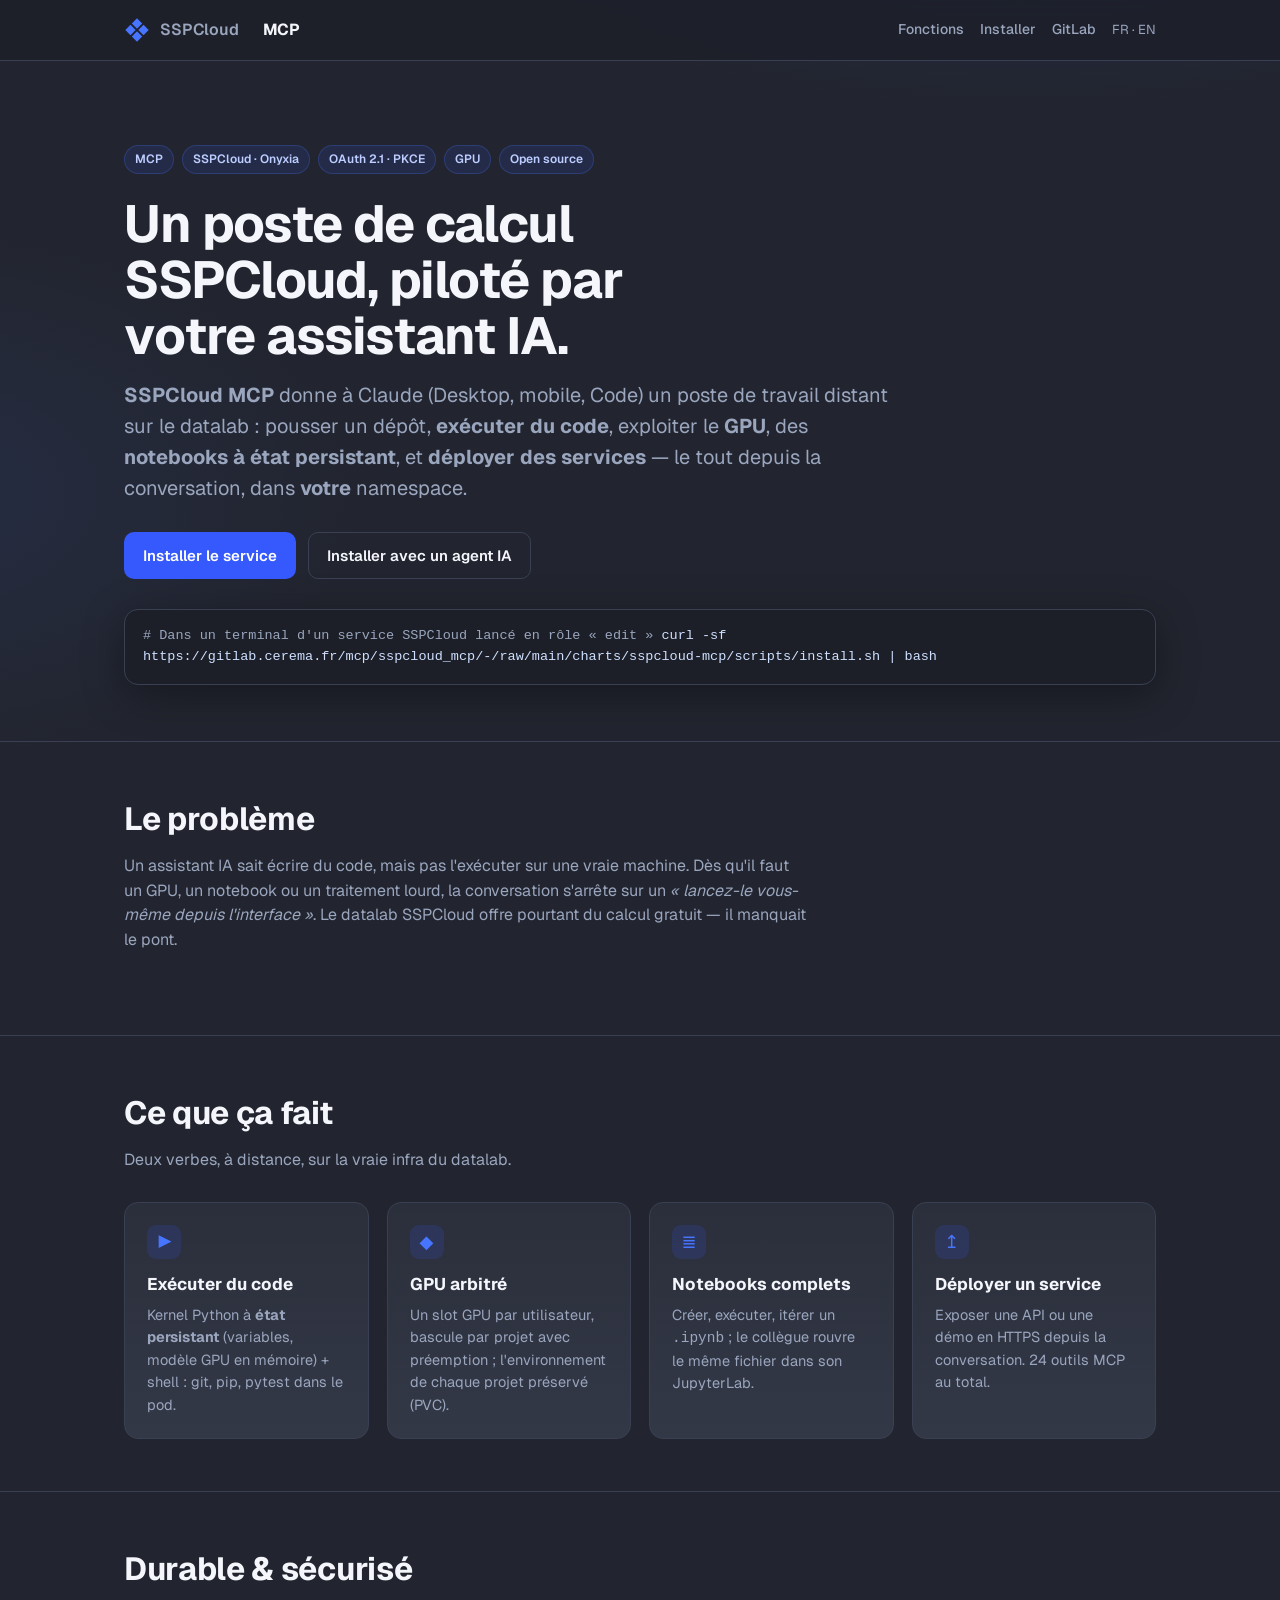
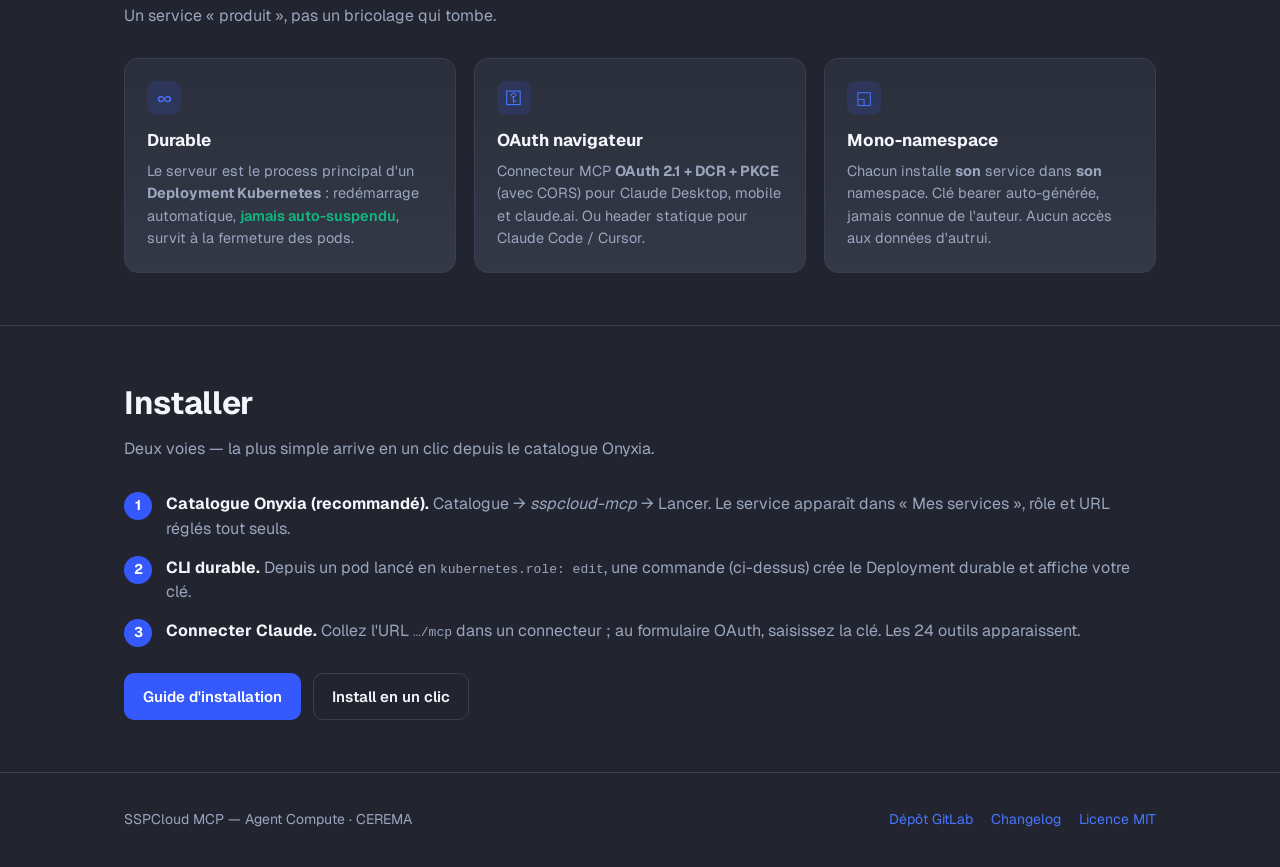
==== site/index.html @ 7cf27679 "feat(site): vitrine produit (thème Onyxia) + GitHub Pages Landing statique bilingue (FR + en/) sur l" ====
<!doctype html>
<html lang="fr">
<head>
<meta charset="utf-8">
<meta name="viewport" content="width=device-width, initial-scale=1">
<title>SSPCloud MCP — un poste de calcul SSPCloud piloté par votre assistant IA</title>
<meta name="description" content="Serveur MCP qui donne à un assistant IA (Claude) un poste de calcul distant sur SSPCloud : exécuter du code, GPU, notebooks à état, déployer des services. Durable, sécurisé, natif Onyxia.">
<link rel="preconnect" href="https://fonts.googleapis.com">
<link rel="preconnect" href="https://fonts.gstatic.com" crossorigin>
<link href="https://fonts.googleapis.com/css2?family=Geist:wght@400;500;600;700&display=swap" rel="stylesheet">
<link rel="stylesheet" href="assets/style.css">
</head>
<body>
<header>
  <div class="wrap nav">
    <a class="brand" href="./">
      <svg class="logo" viewBox="0 0 40 40" style="color:var(--accent-light)" aria-hidden="true">
        <g fill="currentColor">
          <path d="M20 2 L28 10 L20 18 L12 10 Z"/>
          <path d="M10 12 L18 20 L10 28 L2 20 Z"/>
          <path d="M30 12 L38 20 L30 28 L22 20 Z"/>
          <path d="M20 22 L28 30 L20 38 L12 30 Z"/>
        </g>
      </svg>
      <span style="color:var(--muted);font-weight:600">SSPCloud</span>&nbsp;<b>MCP</b>
    </a>
    <span class="spacer"></span>
    <a class="navlink hide-sm" href="#fonctions">Fonctions</a>
    <a class="navlink hide-sm" href="#installer">Installer</a>
    <a class="navlink" href="https://gitlab.cerema.fr/mcp/sspcloud_mcp">GitLab</a>
    <span class="lang">FR · <a href="en/">EN</a></span>
  </div>
</header>

<main>
  <!-- Hero -->
  <section class="hero"><div class="wrap">
    <div class="badges">
      <span class="badge">MCP</span>
      <span class="badge">SSPCloud · Onyxia</span>
      <span class="badge">OAuth 2.1 · PKCE</span>
      <span class="badge">GPU</span>
      <span class="badge">Open source</span>
    </div>
    <h1>Un poste de calcul SSPCloud, piloté par votre assistant IA.</h1>
    <p class="lead">
      <b>SSPCloud MCP</b> donne à Claude (Desktop, mobile, Code) un poste de travail distant
      sur le datalab : pousser un dépôt, <b>exécuter du code</b>, exploiter le <b>GPU</b>, des
      <b>notebooks à état persistant</b>, et <b>déployer des services</b> — le tout depuis la
      conversation, dans <b>votre</b> namespace.
    </p>
    <div class="cta">
      <a class="btn btn-primary" href="#installer">Installer le service</a>
      <a class="btn btn-ghost" href="https://gitlab.cerema.fr/mcp/sspcloud_mcp/-/blob/main/AGENTS.md">Installer avec un agent IA</a>
    </div>
    <div class="codeblock">
<span class="c"># Dans un terminal d'un service SSPCloud lancé en rôle « edit »</span>
curl -sf https://gitlab.cerema.fr/mcp/sspcloud_mcp/-/raw/main/charts/sspcloud-mcp/scripts/install.sh | bash
    </div>
  </div></section>

  <!-- Problème -->
  <section class="block"><div class="wrap">
    <h2>Le problème</h2>
    <p class="sub">
      Un assistant IA sait écrire du code, mais pas l'exécuter sur une vraie machine. Dès qu'il
      faut un GPU, un notebook ou un traitement lourd, la conversation s'arrête sur un
      <em>« lancez-le vous-même depuis l'interface »</em>. Le datalab SSPCloud offre pourtant du
      calcul gratuit — il manquait le pont.
    </p>
  </div></section>

  <!-- Fonctions -->
  <section class="block" id="fonctions"><div class="wrap">
    <h2>Ce que ça fait</h2>
    <p class="sub">Deux verbes, à distance, sur la vraie infra du datalab.</p>
    <div class="grid">
      <div class="card"><div class="ic">▶</div><h3>Exécuter du code</h3>
        <p>Kernel Python à <b>état persistant</b> (variables, modèle GPU en mémoire) + shell : git, pip, pytest dans le pod.</p></div>
      <div class="card"><div class="ic">◆</div><h3>GPU arbitré</h3>
        <p>Un slot GPU par utilisateur, bascule par projet avec préemption ; l'environnement de chaque projet préservé (PVC).</p></div>
      <div class="card"><div class="ic">≣</div><h3>Notebooks complets</h3>
        <p>Créer, exécuter, itérer un <code>.ipynb</code> ; le collègue rouvre le même fichier dans son JupyterLab.</p></div>
      <div class="card"><div class="ic">↥</div><h3>Déployer un service</h3>
        <p>Exposer une API ou une démo en HTTPS depuis la conversation. 24 outils MCP au total.</p></div>
    </div>
  </div></section>

  <!-- Durable & sécurisé -->
  <section class="block"><div class="wrap">
    <h2>Durable &amp; sécurisé</h2>
    <p class="sub">Un service « produit », pas un bricolage qui tombe.</p>
    <div class="grid">
      <div class="card"><div class="ic">∞</div><h3>Durable</h3>
        <p>Le serveur est le process principal d'un <b>Deployment Kubernetes</b> : redémarrage automatique, <span class="pill-ok">jamais auto-suspendu</span>, survit à la fermeture des pods.</p></div>
      <div class="card"><div class="ic">⚿</div><h3>OAuth navigateur</h3>
        <p>Connecteur MCP <b>OAuth 2.1 + DCR + PKCE</b> (avec CORS) pour Claude Desktop, mobile et claude.ai. Ou header statique pour Claude Code / Cursor.</p></div>
      <div class="card"><div class="ic">◱</div><h3>Mono-namespace</h3>
        <p>Chacun installe <b>son</b> service dans <b>son</b> namespace. Clé bearer auto-générée, jamais connue de l'auteur. Aucun accès aux données d'autrui.</p></div>
    </div>
  </div></section>

  <!-- Installer -->
  <section class="block" id="installer"><div class="wrap">
    <h2>Installer</h2>
    <p class="sub">Deux voies — la plus simple arrive en un clic depuis le catalogue Onyxia.</p>
    <div class="steps">
      <div class="step"><span class="n"></span><span class="t"><b>Catalogue Onyxia (recommandé).</b> Catalogue → <em>sspcloud-mcp</em> → Lancer. Le service apparaît dans « Mes services », rôle et URL réglés tout seuls.</span></div>
      <div class="step"><span class="n"></span><span class="t"><b>CLI durable.</b> Depuis un pod lancé en <code>kubernetes.role: edit</code>, une commande (ci-dessus) crée le Deployment durable et affiche votre clé.</span></div>
      <div class="step"><span class="n"></span><span class="t"><b>Connecter Claude.</b> Collez l'URL <code>…/mcp</code> dans un connecteur ; au formulaire OAuth, saisissez la clé. Les 24 outils apparaissent.</span></div>
    </div>
    <div class="cta" style="margin-top:26px">
      <a class="btn btn-primary" href="https://gitlab.cerema.fr/mcp/sspcloud_mcp/-/blob/main/docs/INSTALL-IN-CLUSTER.md">Guide d'installation</a>
      <a class="btn btn-ghost" href="https://gitlab.cerema.fr/mcp/sspcloud_mcp/-/blob/main/docs/INSTALL-CATALOG.md">Install en un clic</a>
    </div>
  </div></section>
</main>

<footer><div class="wrap row">
  <span>SSPCloud MCP — Agent Compute · CEREMA</span>
  <span class="spacer"></span>
  <a href="https://gitlab.cerema.fr/mcp/sspcloud_mcp">Dépôt GitLab</a>
  <a href="https://gitlab.cerema.fr/mcp/sspcloud_mcp/-/blob/main/CHANGELOG.md">Changelog</a>
  <a href="https://gitlab.cerema.fr/mcp/sspcloud_mcp/-/blob/main/LICENSE">Licence MIT</a>
</div></footer>
</body>
</html>
---- site/assets/style.css ----
/* Vitrine sspcloud-mcp — reprend l'UI/UX Onyxia SSPCloud (thème sombre par défaut,
   police Geist, bleu focus #3559FC, fond neumorphism approché). */

:root {
  /* Palette Onyxia (relevée du datalab SSPCloud) — thème sombre par défaut */
  --accent: #3559FC;
  --accent-light: #4775FF;
  --accent-soft: #BDCDFF;
  --bg: #22252F;
  --bg-2: #1C1F27;
  --surface: #2b2f3b;
  --surface-2: #333847;
  --border: #394053;
  --ink: #f4f6fb;
  --muted: #9AA6BE;
  --ok: #10B981;
  --font: "Geist", "Segoe UI", system-ui, -apple-system, sans-serif;
  --mono: ui-monospace, "SF Mono", Menlo, Consolas, monospace;
  --radius: 14px;
  --maxw: 1080px;
}

* { box-sizing: border-box; }
html { scroll-behavior: smooth; }
body {
  margin: 0;
  font-family: var(--font);
  color: var(--ink);
  background:
    radial-gradient(1200px 600px at 80% -10%, rgba(53,89,252,.18), transparent 60%),
    radial-gradient(900px 500px at -10% 20%, rgba(71,117,255,.10), transparent 55%),
    var(--bg);
  line-height: 1.55;
  -webkit-font-smoothing: antialiased;
}
a { color: var(--accent-light); text-decoration: none; }
a:hover { text-decoration: underline; }
.wrap { max-width: var(--maxw); margin: 0 auto; padding: 0 24px; }

/* ── Header ─────────────────────────────────────────────────────────── */
header {
  position: sticky; top: 0; z-index: 10;
  backdrop-filter: blur(10px);
  background: rgba(28,31,39,.72);
  border-bottom: 1px solid var(--border);
}
.nav { display: flex; align-items: center; gap: 16px; height: 60px; }
.brand { display: flex; align-items: center; gap: 10px; font-weight: 700; letter-spacing: -.01em; }
.brand .logo { width: 26px; height: 26px; }
.brand b { color: var(--ink); }
.brand span { color: var(--accent-light); }
.nav .spacer { flex: 1; }
.nav a.navlink { color: var(--muted); font-size: 14px; font-weight: 500; }
.nav a.navlink:hover { color: var(--ink); text-decoration: none; }
.lang { color: var(--muted); font-size: 13px; }
.lang a { color: var(--muted); }
.lang a.active { color: var(--ink); font-weight: 600; }

/* ── Boutons ────────────────────────────────────────────────────────── */
.btn {
  display: inline-flex; align-items: center; gap: 8px;
  padding: 11px 18px; border-radius: 10px; font-weight: 600; font-size: 15px;
  border: 1px solid transparent; cursor: pointer; transition: .15s;
}
.btn-primary { background: var(--accent); color: #fff; }
.btn-primary:hover { background: var(--accent-light); text-decoration: none; }
.btn-ghost { background: transparent; color: var(--ink); border-color: var(--border); }
.btn-ghost:hover { border-color: var(--accent-light); text-decoration: none; }

/* ── Hero ───────────────────────────────────────────────────────────── */
.hero { padding: 84px 0 56px; }
.badges { display: flex; flex-wrap: wrap; gap: 8px; margin-bottom: 22px; }
.badge {
  font-size: 12px; font-weight: 600; color: var(--accent-soft);
  background: rgba(53,89,252,.12); border: 1px solid rgba(71,117,255,.25);
  padding: 4px 10px; border-radius: 999px;
}
.hero h1 {
  font-size: clamp(32px, 5vw, 52px); line-height: 1.08; letter-spacing: -.02em;
  margin: 0 0 16px; max-width: 16ch;
}
.hero p.lead { font-size: clamp(17px, 2.2vw, 20px); color: var(--muted); max-width: 60ch; margin: 0 0 28px; }
.cta { display: flex; flex-wrap: wrap; gap: 12px; align-items: center; }
.codeblock {
  margin-top: 30px; background: var(--bg-2); border: 1px solid var(--border);
  border-radius: var(--radius); padding: 16px 18px; font-family: var(--mono);
  font-size: 13.5px; color: #cfe0ff; overflow-x: auto; box-shadow: 0 10px 40px rgba(0,0,0,.35);
}
.codeblock .c { color: var(--muted); }

/* ── Sections ───────────────────────────────────────────────────────── */
section.block { padding: 52px 0; border-top: 1px solid var(--border); }
section.block h2 { font-size: clamp(24px, 3vw, 32px); letter-spacing: -.01em; margin: 0 0 10px; }
section.block .sub { color: var(--muted); max-width: 62ch; margin: 0 0 30px; }

.grid { display: grid; gap: 18px; grid-template-columns: repeat(auto-fit, minmax(240px, 1fr)); }
.card {
  background: linear-gradient(180deg, var(--surface), var(--surface-2));
  border: 1px solid var(--border); border-radius: var(--radius); padding: 22px;
}
.card .ic { width: 34px; height: 34px; border-radius: 9px; display: grid; place-items: center;
  background: rgba(53,89,252,.15); color: var(--accent-light); margin-bottom: 12px; font-size: 18px; }
.card h3 { margin: 0 0 6px; font-size: 17px; }
.card p { margin: 0; color: var(--muted); font-size: 14.5px; }

.steps { counter-reset: s; display: grid; gap: 14px; }
.step { display: flex; gap: 14px; align-items: flex-start; }
.step .n { counter-increment: s; flex: 0 0 auto; width: 28px; height: 28px; border-radius: 999px;
  background: var(--accent); color: #fff; font-weight: 700; font-size: 14px; display: grid; place-items: center; }
.step .n::before { content: counter(s); }
.step .t { color: var(--muted); }
.step .t b { color: var(--ink); }

.pill-ok { color: var(--ok); font-weight: 600; }

/* ── Footer ─────────────────────────────────────────────────────────── */
footer { border-top: 1px solid var(--border); padding: 36px 0; color: var(--muted); font-size: 14px; }
footer .row { display: flex; flex-wrap: wrap; gap: 18px; align-items: center; }
footer .spacer { flex: 1; }

@media (max-width: 640px) {
  .nav a.navlink.hide-sm { display: none; }
  .hero { padding: 56px 0 40px; }
}
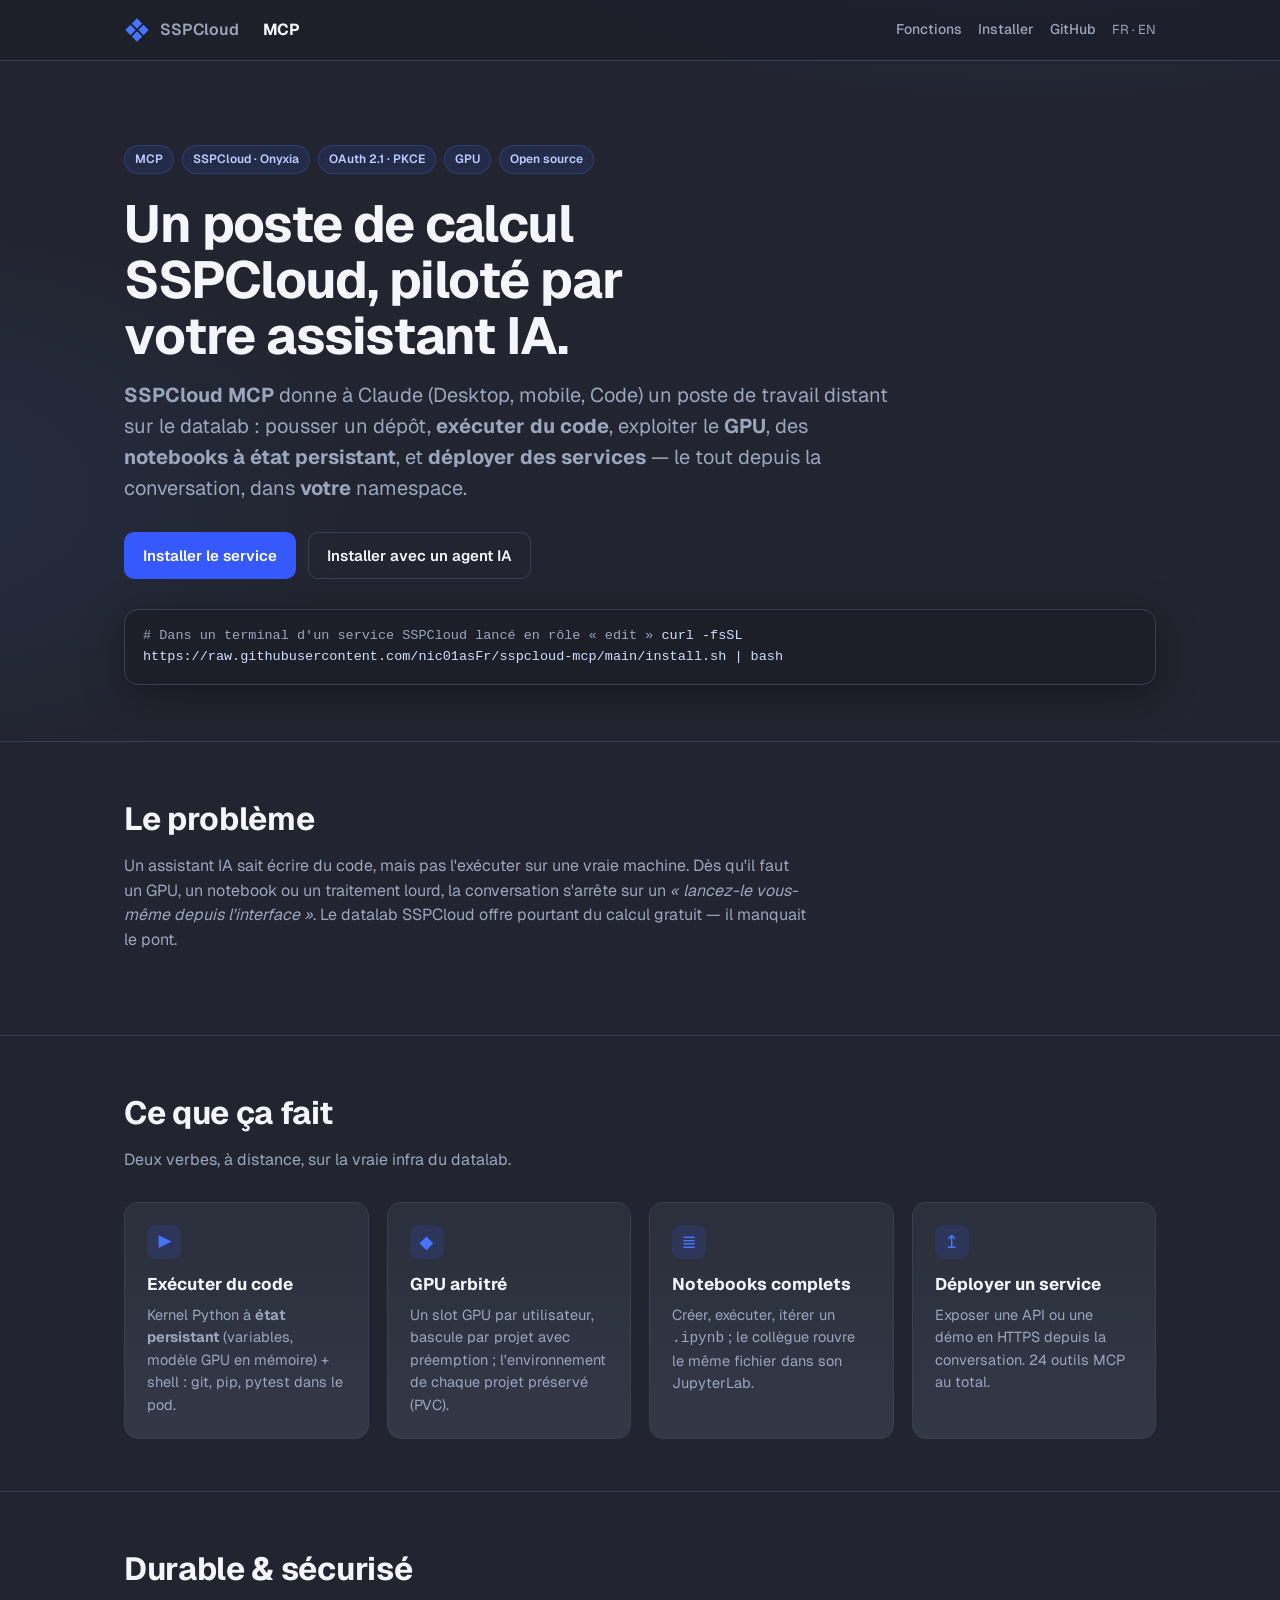
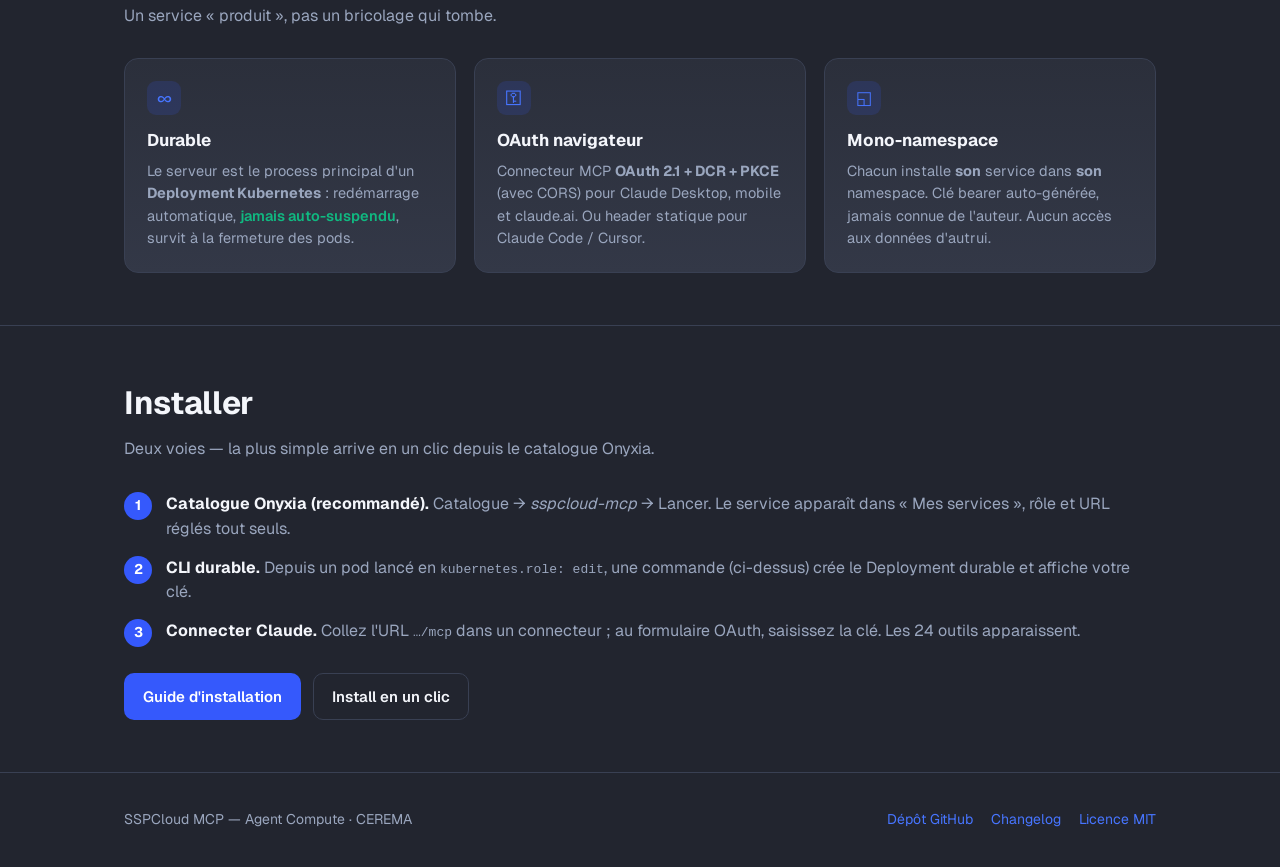
==== commit 34574e91: "feat(install): image GHCR et chart GitHub pour Onyxia Le pod tire ghcr.io/nic01asfr/sspcloud-mcp. Gi" ====
--- a/site/index.html
+++ b/site/index.html
@@ -27,7 +27,7 @@
     <span class="spacer"></span>
     <a class="navlink hide-sm" href="#fonctions">Fonctions</a>
     <a class="navlink hide-sm" href="#installer">Installer</a>
-    <a class="navlink" href="https://gitlab.cerema.fr/mcp/sspcloud_mcp">GitLab</a>
+    <a class="navlink" href="https://github.com/nic01asFr/sspcloud-mcp">GitHub</a>
     <span class="lang">FR · <a href="en/">EN</a></span>
   </div>
 </header>
@@ -51,11 +51,11 @@
     </p>
     <div class="cta">
       <a class="btn btn-primary" href="#installer">Installer le service</a>
-      <a class="btn btn-ghost" href="https://gitlab.cerema.fr/mcp/sspcloud_mcp/-/blob/main/AGENTS.md">Installer avec un agent IA</a>
+      <a class="btn btn-ghost" href="https://github.com/nic01asFr/sspcloud-mcp/blob/main/AGENTS.md">Installer avec un agent IA</a>
     </div>
     <div class="codeblock">
 <span class="c"># Dans un terminal d'un service SSPCloud lancé en rôle « edit »</span>
-curl -sf https://gitlab.cerema.fr/mcp/sspcloud_mcp/-/raw/main/charts/sspcloud-mcp/scripts/install.sh | bash
+curl -fsSL https://raw.githubusercontent.com/nic01asFr/sspcloud-mcp/main/install.sh | bash
     </div>
   </div></section>
 
@@ -110,8 +110,8 @@
       <div class="step"><span class="n"></span><span class="t"><b>Connecter Claude.</b> Collez l'URL <code>…/mcp</code> dans un connecteur ; au formulaire OAuth, saisissez la clé. Les 24 outils apparaissent.</span></div>
     </div>
     <div class="cta" style="margin-top:26px">
-      <a class="btn btn-primary" href="https://gitlab.cerema.fr/mcp/sspcloud_mcp/-/blob/main/docs/INSTALL-IN-CLUSTER.md">Guide d'installation</a>
-      <a class="btn btn-ghost" href="https://gitlab.cerema.fr/mcp/sspcloud_mcp/-/blob/main/docs/INSTALL-CATALOG.md">Install en un clic</a>
+      <a class="btn btn-primary" href="https://github.com/nic01asFr/sspcloud-mcp/blob/main/docs/INSTALL-IN-CLUSTER.md">Guide d'installation</a>
+      <a class="btn btn-ghost" href="https://github.com/nic01asFr/sspcloud-mcp/blob/main/docs/INSTALL-CATALOG.md">Install en un clic</a>
     </div>
   </div></section>
 </main>
@@ -119,9 +119,9 @@
 <footer><div class="wrap row">
   <span>SSPCloud MCP — Agent Compute · CEREMA</span>
   <span class="spacer"></span>
-  <a href="https://gitlab.cerema.fr/mcp/sspcloud_mcp">Dépôt GitLab</a>
-  <a href="https://gitlab.cerema.fr/mcp/sspcloud_mcp/-/blob/main/CHANGELOG.md">Changelog</a>
-  <a href="https://gitlab.cerema.fr/mcp/sspcloud_mcp/-/blob/main/LICENSE">Licence MIT</a>
+  <a href="https://github.com/nic01asFr/sspcloud-mcp">Dépôt GitHub</a>
+  <a href="https://github.com/nic01asFr/sspcloud-mcp/blob/main/CHANGELOG.md">Changelog</a>
+  <a href="https://github.com/nic01asFr/sspcloud-mcp/blob/main/LICENSE">Licence MIT</a>
 </div></footer>
 </body>
 </html>
